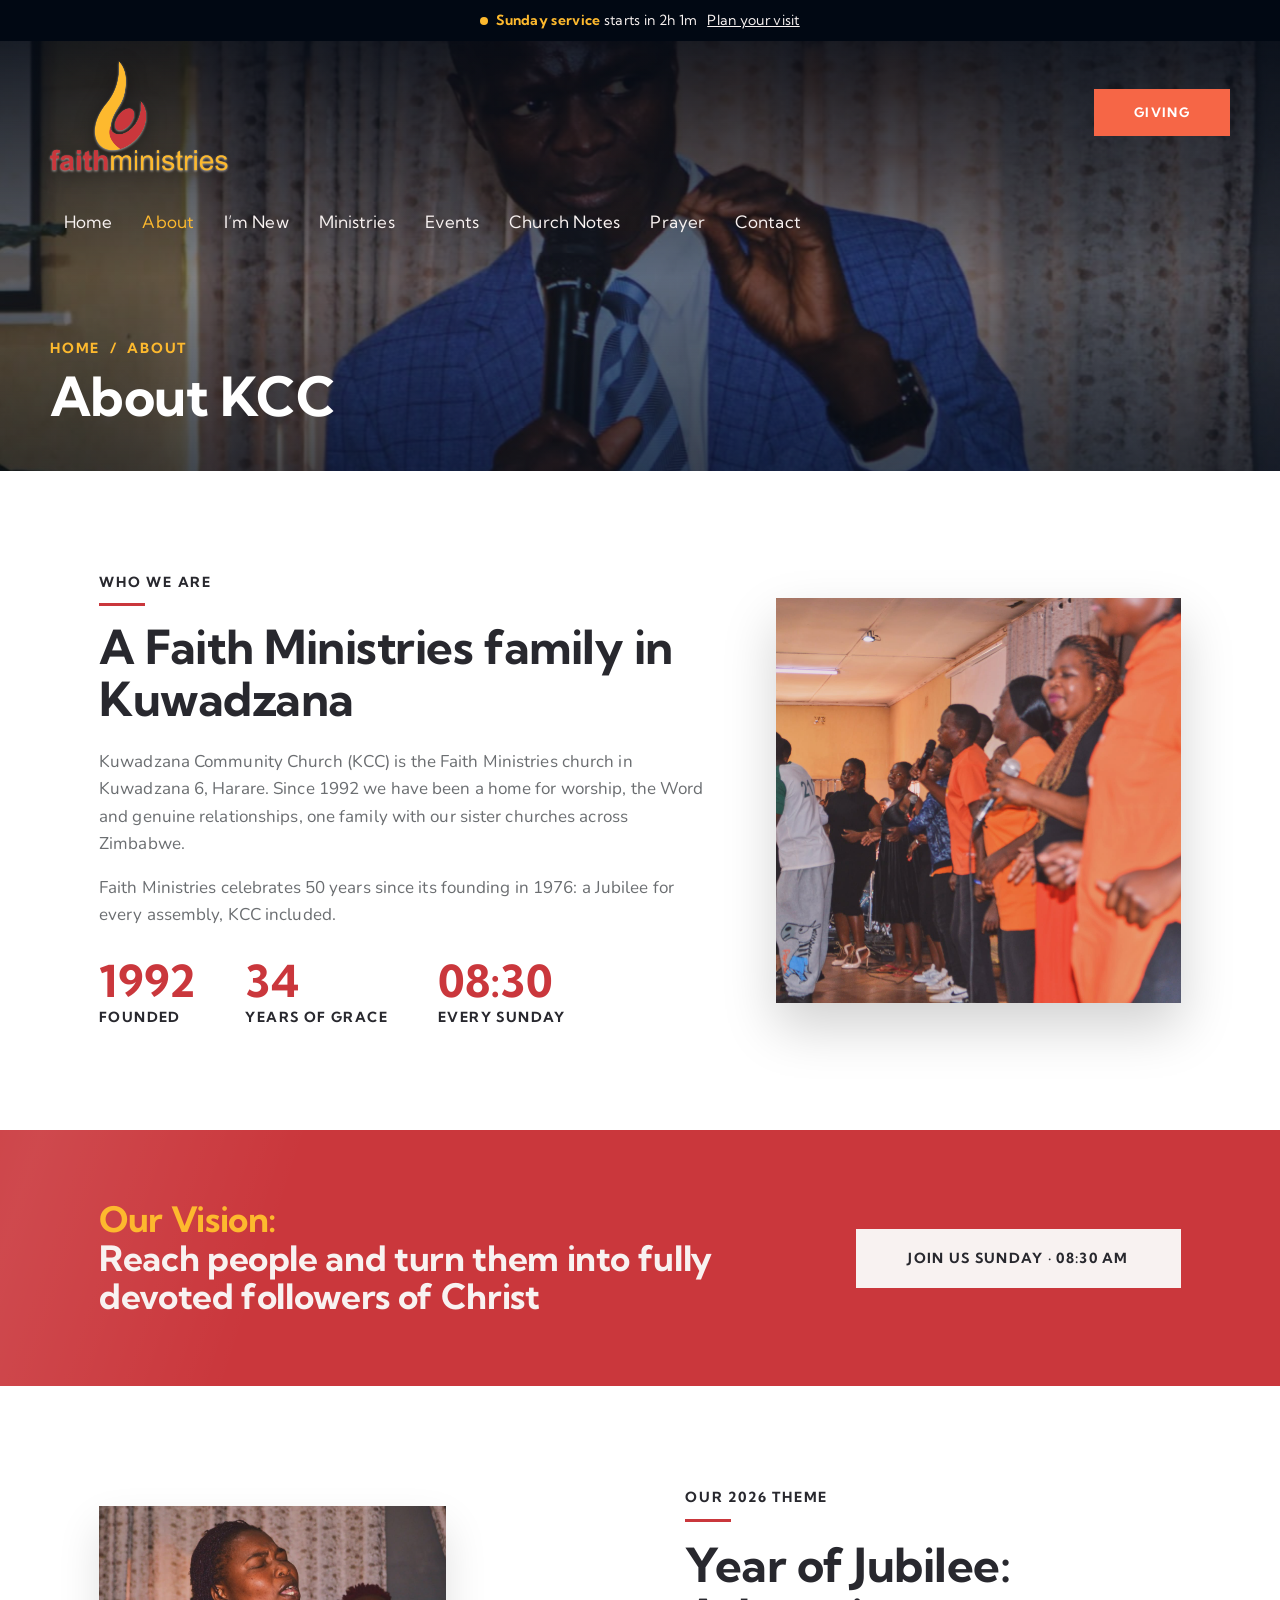
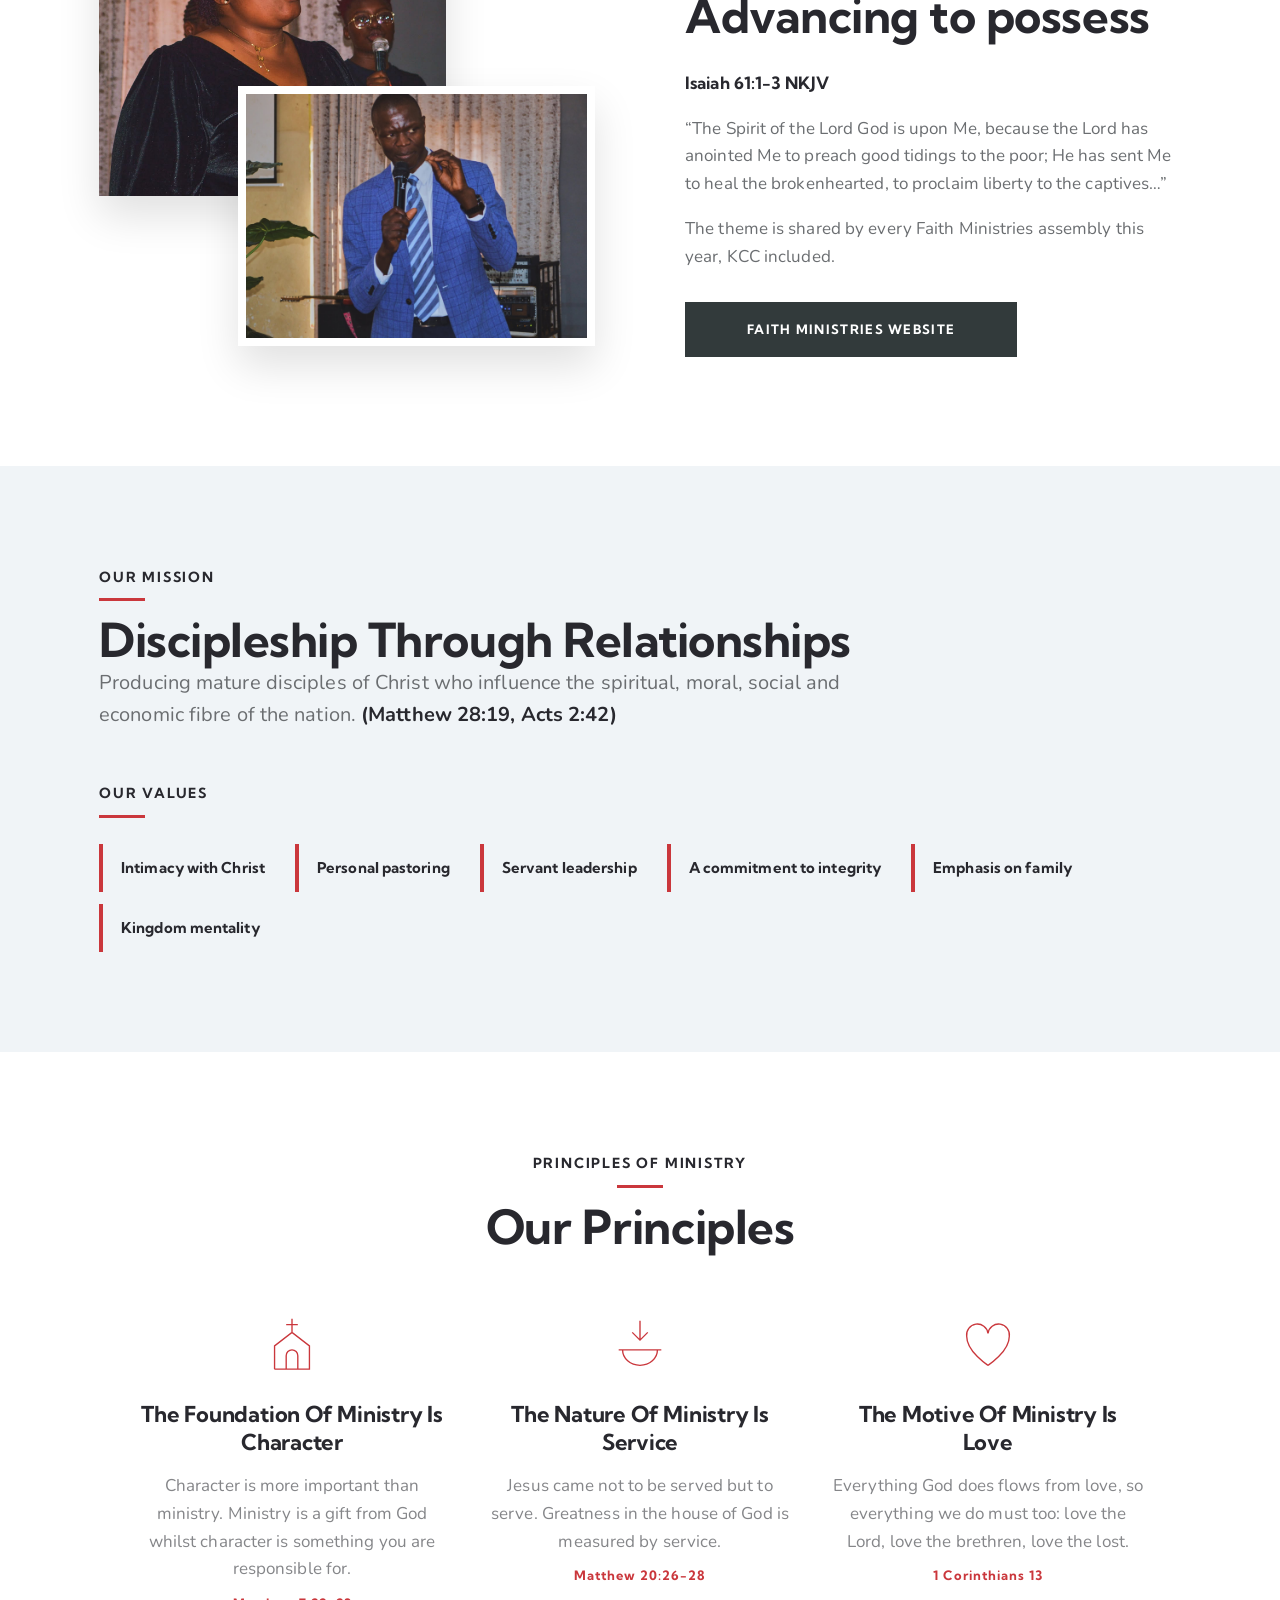
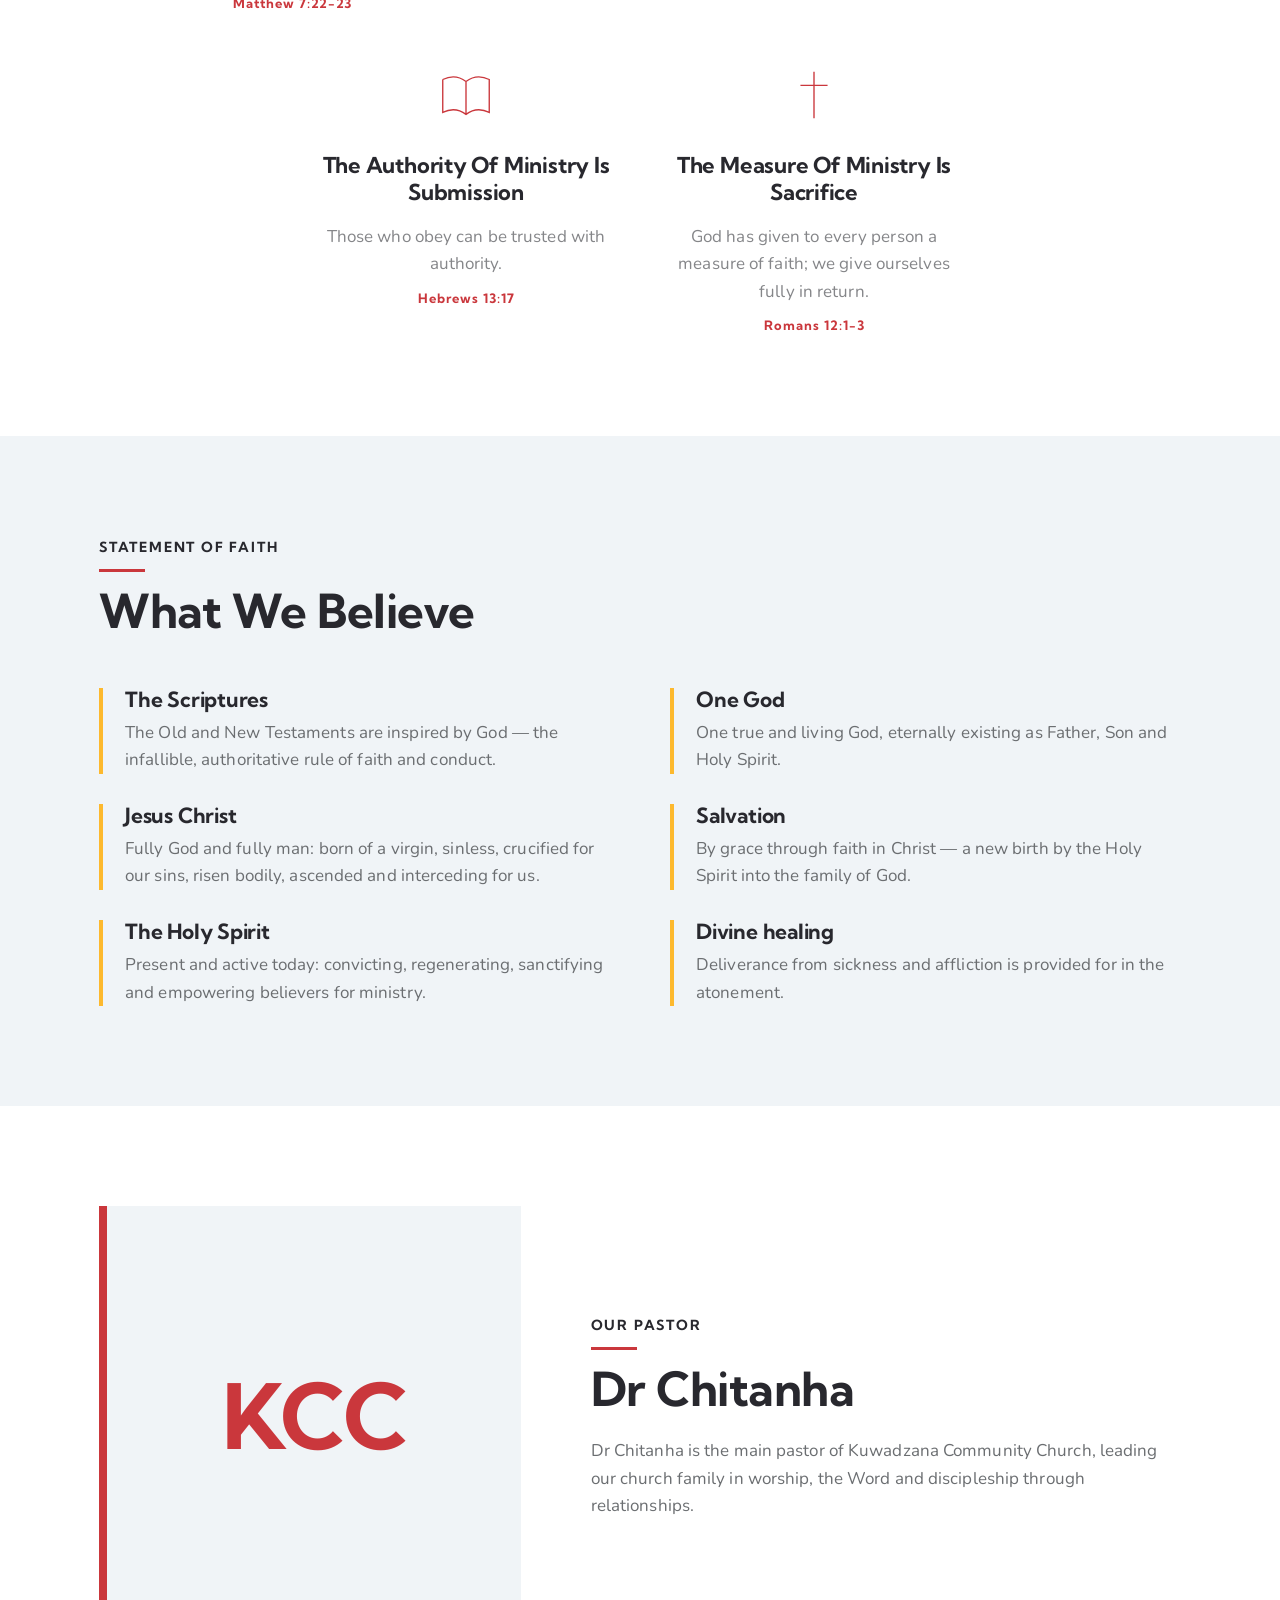
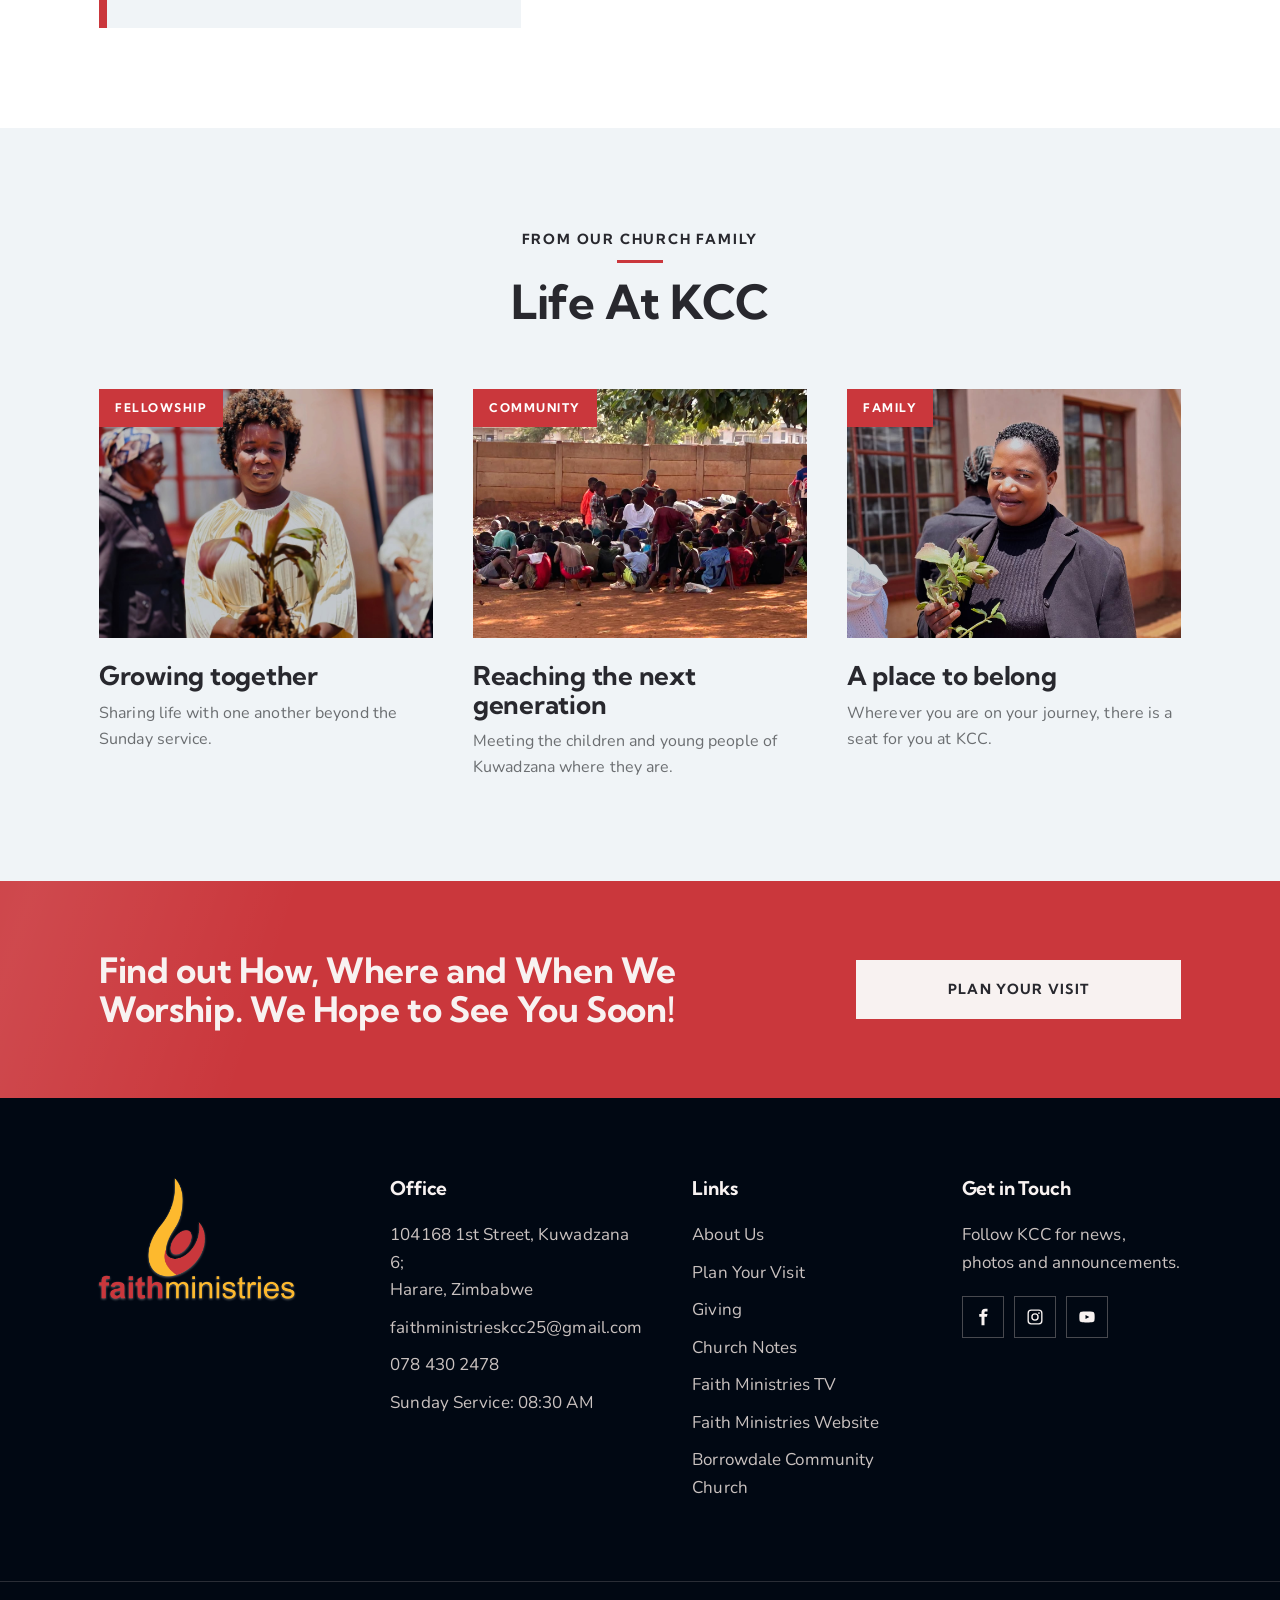
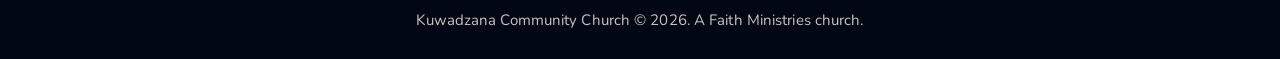
==== about/index.html @ b2589f26 "Make the site multi-page and merge in the earlier KCC site's content Adds About, I'm New, Ministries" ====
<!doctype html>
<html lang="en">
<head>
<meta charset="utf-8">
<meta name="viewport" content="width=device-width, initial-scale=1">
<title>About | Kuwadzana Community Church (KCC)</title>
<meta name="description" content="About Kuwadzana Community Church: our story, vision, mission, values, principles of ministry, what we believe and our pastor.">
<meta property="og:title" content="About | Kuwadzana Community Church (KCC)">
<meta property="og:description" content="About Kuwadzana Community Church: our story, vision, mission, values, principles of ministry, what we believe and our pastor.">
<meta property="og:type" content="website">
<meta property="og:url" content="https://ruerue123.github.io/kcc-website/about/">
<meta property="og:image" content="https://ruerue123.github.io/kcc-website/assets/photos/fellowship.jpg">
<link rel="icon" href="../assets/favicon.png">
<link rel="apple-touch-icon" href="../assets/icon-180.png">
<link rel="preconnect" href="https://fonts.googleapis.com">
<link href="https://fonts.googleapis.com/css2?family=Kumbh+Sans:wght@400;500;700&family=Nunito:wght@400;600;700&display=swap" rel="stylesheet">
<link rel="stylesheet" href="../assets/site.css">
</head>
<body id="top" data-wa="263784302478" data-email="faithministrieskcc25@gmail.com" data-sun-start="08:30" data-sun-end="11:00" data-sun-label="08:30 AM">
<a class="skip" href="#main">Skip to content</a>
<div class="progress" id="pg"></div>
<div class="livebar" id="live" hidden><i></i><span></span><a href="../visit/">Plan your visit</a></div>

<div class="mast">
<header>
 <div class="top">
  <a class="logo" href=".././"><img src="../assets/faith-ministries-logo.png" alt="Faith Ministries: Discipleship Through Relationships"></a>
  <a class="btn orange" href="../give/">Giving</a>
  <button class="burger" aria-label="Menu" aria-expanded="false" aria-controls="nl"><span></span><span></span><span></span></button>
 </div>
 <nav aria-label="Main"><ul id="nl">
  <li><a href=".././">Home</a></li>
  <li><a href="../about/" class="cur" aria-current="page">About</a></li>
  <li><a href="../visit/">I’m New</a></li>
  <li><a href="../ministries/">Ministries</a></li>
  <li><a href="../events/">Events</a></li>
  <li><a href="../notes/">Church Notes</a></li>
  <li><a href="../prayer/">Prayer</a></li>
  <li><a href="../contact/">Contact</a></li>
 </ul></nav>
</header>
<div class="phero" style="background-image:url(../assets/photos/speaker.jpg);background-position:center 30%"><div class="tag"><small><a href=".././">Home</a> &nbsp;/&nbsp; About</small><h1>About KCC</h1></div></div>
</div>

<main id="main">
<section class="sp"><div class="wrap feature" style="grid-template-columns:1.2fr .8fr">
 <div>
  <p class="eyebrow">Who We Are</p>
  <h2>A Faith Ministries family in Kuwadzana</h2>
  <p>Kuwadzana Community Church (KCC) is the Faith Ministries church in Kuwadzana 6, Harare. Since 1992 we have been a home for worship, the Word and genuine relationships, one family with our sister churches across Zimbabwe.</p>
  <p>Faith Ministries celebrates 50 years since its founding in 1976: a Jubilee for every assembly, KCC included.</p>
  <div class="stat"><div><b>1992</b><span>Founded</span></div><div><b>34</b><span>Years of grace</span></div><div><b>08:30</b><span>Every Sunday</span></div></div>
 </div>
 <img src="../assets/photos/fellowship.jpg" alt="The KCC choir in orange at a church gathering" loading="lazy" style="aspect-ratio:1;object-fit:cover">
</div></section>

<section class="band"><div class="wrap">
 <h3><span>Our Vision:</span>Reach people and turn them into fully devoted followers of Christ</h3>
 <div class="stack"><a class="btn pale" href="../visit/">Join Us Sunday · 08:30 AM</a></div>
</div></section>

<section class="sp" id="theme"><div class="wrap two">
 <div class="overlap">
  <img src="../assets/photos/singer.jpg" alt="Praise and worship at KCC" loading="lazy">
  <img src="../assets/photos/speaker.jpg" alt="Sharing the Word at KCC" loading="lazy">
 </div>
 <div>
  <p class="eyebrow">Our 2026 Theme</p>
  <h2>Year of Jubilee:<br>Advancing to possess</h2>
  <p class="ref">Isaiah 61:1-3 NKJV</p>
  <p>“The Spirit of the Lord God is upon Me, because the Lord has anointed Me to preach good tidings to the poor; He has sent Me to heal the brokenhearted, to proclaim liberty to the captives…”</p>
  <p>The theme is shared by every Faith Ministries assembly this year, KCC included.</p>
  <a class="btn" href="https://faithmin.org/" target="_blank" rel="noopener">Faith Ministries Website</a>
 </div>
</div></section>

<section class="lightbg sp"><div class="wrap">
 <p class="eyebrow">Our Mission</p>
 <h2>Discipleship Through Relationships</h2>
 <p class="lead">Producing mature disciples of Christ who influence the spiritual, moral, social and economic fibre of the nation. <b style="color:var(--dark)">(Matthew 28:19, Acts 2:42)</b></p>
 <p class="eyebrow" style="margin-top:50px">Our Values</p>
 <div class="vals"><span>Intimacy with Christ</span><span>Personal pastoring</span><span>Servant leadership</span><span>A commitment to integrity</span><span>Emphasis on family</span><span>Kingdom mentality</span></div>
</div></section>

<section class="sp" id="principles"><div class="wrap center">
  <p class="eyebrow">Principles Of Ministry</p>
 <h2>Our Principles</h2>
 <div class="cols4 cols5">
  <div><svg viewBox="0 0 64 64"><path d="M32 6v14M26 12h12M14 58V34l18-14 18 14v24zM26 58V44a6 6 0 0 1 12 0v14"/></svg><h4>The Foundation Of Ministry Is Character</h4><p>Character is more important than ministry. Ministry is a gift from God whilst character is something you are responsible for.</p><span class="ref">Matthew 7:22-23</span></div>
  <div><svg viewBox="0 0 64 64"><path d="M10 38h44M14 38c0 9 8 16 18 16s18-7 18-16M32 8v20M24 20l8 8 8-8"/></svg><h4>The Nature Of Ministry Is Service</h4><p>Jesus came not to be served but to serve. Greatness in the house of God is measured by service.</p><span class="ref">Matthew 20:26-28</span></div>
  <div><svg viewBox="0 0 64 64"><path d="M32 54S10 40 10 24a11 11 0 0 1 22-3 11 11 0 0 1 22 3c0 16-22 30-22 30z"/></svg><h4>The Motive Of Ministry Is Love</h4><p>Everything God does flows from love, so everything we do must too: love the Lord, love the brethren, love the lost.</p><span class="ref">1 Corinthians 13</span></div>
  <div><svg viewBox="0 0 64 64"><path d="M8 16c8-4 16-4 24 2 8-6 16-6 24-2v34c-8-4-16-4-24 2-8-6-16-6-24-2zM32 18v34"/></svg><h4>The Authority Of Ministry Is Submission</h4><p>Those who obey can be trusted with authority.</p><span class="ref">Hebrews 13:17</span></div>
  <div><svg viewBox="0 0 64 64"><path d="M32 8v48M18 22h28"/></svg><h4>The Measure Of Ministry Is Sacrifice</h4><p>God has given to every person a measure of faith; we give ourselves fully in return.</p><span class="ref">Romans 12:1-3</span></div>
 </div>
</div></section>

<section class="lightbg sp" id="beliefs"><div class="wrap">
 <p class="eyebrow">Statement Of Faith</p>
 <h2>What We Believe</h2>
 <div class="grid2">
  <div class="belief"><h5>The Scriptures</h5><p>The Old and New Testaments are inspired by God — the infallible, authoritative rule of faith and conduct.</p></div>
  <div class="belief"><h5>One God</h5><p>One true and living God, eternally existing as Father, Son and Holy Spirit.</p></div>
  <div class="belief"><h5>Jesus Christ</h5><p>Fully God and fully man: born of a virgin, sinless, crucified for our sins, risen bodily, ascended and interceding for us.</p></div>
  <div class="belief"><h5>Salvation</h5><p>By grace through faith in Christ — a new birth by the Holy Spirit into the family of God.</p></div>
  <div class="belief"><h5>The Holy Spirit</h5><p>Present and active today: convicting, regenerating, sanctifying and empowering believers for ministry.</p></div>
  <div class="belief"><h5>Divine healing</h5><p>Deliverance from sickness and affliction is provided for in the atonement.</p></div>
 </div>
</div></section>

<section class="sp " id="pastor"><div class="wrap pastor">
 <div class="frame"><b>KCC</b></div>
 <div>
  <p class="eyebrow">Our Pastor</p>
  <h2>Dr Chitanha</h2>
  <p>Dr Chitanha is the main pastor of Kuwadzana Community Church, leading our church family in worship, the Word and discipleship through relationships.</p>
 </div>
</div></section>

<section class="lightbg sp" id="life"><div class="wrap center">
 <p class="eyebrow">From Our Church Family</p>
 <h2>Life At KCC</h2>
 <div class="cards">
  <article class="post"><div class="ph"><img src="../assets/photos/ladies3.jpg" alt="A KCC member holding a plant at a church gathering" loading="lazy"><em>Fellowship</em></div><h5>Growing together</h5><p>Sharing life with one another beyond the Sunday service.</p></article>
  <article class="post"><div class="ph"><img src="../assets/photos/children.jpg" alt="Children and youth gathered under a tree" loading="lazy" style="object-position:center 20%"><em>Community</em></div><h5>Reaching the next generation</h5><p>Meeting the children and young people of Kuwadzana where they are.</p></article>
  <article class="post"><div class="ph"><img src="../assets/photos/ladies.jpg" alt="A KCC member smiling at a church gathering" loading="lazy" style="object-position:center 20%"><em>Family</em></div><h5>A place to belong</h5><p>Wherever you are on your journey, there is a seat for you at KCC.</p></article>
 </div>
</div></section>

<section class="band"><div class="wrap">
 <h3>Find out How, Where and When We Worship. We Hope to See You Soon!</h3>
 <div class="stack"><a class="btn pale" href="../visit/">Plan Your Visit</a></div>
</div></section>
</main>

<footer>
 <div class="wrap fg">
  <div><span class="flogo"><img src="../assets/faith-ministries-logo.png" alt="Faith Ministries" loading="lazy"></span></div>
  <div><h6>Office</h6><ul><li>104168 1st Street, Kuwadzana 6;<br>Harare, Zimbabwe</li><li><a href="mailto:faithministrieskcc25@gmail.com">faithministrieskcc25@gmail.com</a></li><li><a href="tel:+263784302478">078 430 2478</a></li><li>Sunday Service: 08:30 AM</li></ul></div>
  <div><h6>Links</h6><ul><li><a href="../about/">About Us</a></li><li><a href="../visit/">Plan Your Visit</a></li><li><a href="../give/">Giving</a></li><li><a href="../notes/">Church Notes</a></li><li><a href="https://www.youtube.com/@fmtv2053" target="_blank" rel="noopener">Faith Ministries TV</a></li><li><a href="https://faithmin.org/" target="_blank" rel="noopener">Faith Ministries Website</a></li><li><a href="https://bccfm.org/" target="_blank" rel="noopener">Borrowdale Community Church</a></li></ul></div>
  <div><h6>Get in Touch</h6><p>Follow KCC for news, photos and announcements.</p>
   <div class="social">
    <a href="https://www.facebook.com/profile.php?id=61572451777077" target="_blank" rel="noopener" aria-label="Facebook"><svg viewBox="0 0 24 24"><path d="M14 8V6c0-1 .3-1.500 1.600-1.500H18V1h-3c-3.300 0-5 2-5 5v2H7v3.500h3V23h4V11.500h3.200L18 8z"/></svg></a>
    <a href="https://www.instagram.com/kcc_faithministries" target="_blank" rel="noopener" aria-label="Instagram"><svg viewBox="0 0 24 24"><path d="M12 7a5 5 0 1 0 0 10 5 5 0 0 0 0-10zm0 8.200a3.200 3.200 0 1 1 0-6.400 3.200 3.200 0 0 1 0 6.400zM17.300 5.500a1.200 1.200 0 1 0 0 2.400 1.200 1.200 0 0 0 0-2.400zM17 2H7a5 5 0 0 0-5 5v10a5 5 0 0 0 5 5h10a5 5 0 0 0 5-5V7a5 5 0 0 0-5-5zm3.200 15a3.200 3.200 0 0 1-3.200 3.200H7A3.200 3.200 0 0 1 3.800 17V7A3.200 3.200 0 0 1 7 3.800h10A3.200 3.200 0 0 1 20.200 7z"/></svg></a>
    <a href="https://www.youtube.com/@fmtv2053" target="_blank" rel="noopener" aria-label="YouTube"><svg viewBox="0 0 24 24"><path d="M22 8s-.2-1.500-.8-2.100c-.800-.800-1.700-.800-2.100-.900C16.200 4.800 12 4.800 12 4.800s-4.200 0-7.100.2c-.4.100-1.300.100-2.100.9C2.200 6.500 2 8 2 8s-.2 1.700-.2 3.400v1.200C1.800 14.300 2 16 2 16s.2 1.500.8 2.100c.800.800 1.800.800 2.300.9 1.600.2 6.900.2 6.900.2s4.200 0 7.100-.2c.4-.100 1.300-.100 2.100-.900.600-.600.800-2.100.800-2.100s.2-1.700.2-3.400v-1.200C22.200 9.700 22 8 22 8zM10 14.700V9.300l5.200 2.700z"/></svg></a>
   </div>
  </div>
 </div>
 <div class="copy">Kuwadzana Community Church © 2026. A Faith Ministries church.</div>
</footer>
<a class="totop" id="tt" href="#top" aria-label="Back to top">↑</a>
<script src="../assets/site.js"></script>
</body>
</html>
---- assets/site.css ----
:root{--red:#ca373c;--orange:#f66646;--gold:#fdb92e;--dark:#28282e;--slate:#323a3b;--light:#f0f4f7;--text:#6b6e71;--soft:#f8f2f1;--foot:#010813;--footText:#cac2c0}
*{box-sizing:border-box;margin:0;padding:0}
html{scroll-behavior:smooth}
body{font-family:Nunito,sans-serif;font-size:17px;line-height:1.62;letter-spacing:.1px;color:var(--text);background:#fff}
img{max-width:100%;display:block}
a{color:inherit;text-decoration:none}
h1,h2,h3,h4,h5,h6{font-family:"Kumbh Sans",sans-serif;font-weight:700;color:var(--dark);line-height:1.1;letter-spacing:-.01em}
h2{font-size:clamp(2rem,4.2vw,47px)}
.wrap{max-width:1130px;margin:0 auto;padding:0 24px}
.sp{padding:100px 0}
.eyebrow{font-family:"Kumbh Sans",sans-serif;font-size:14px;font-weight:700;letter-spacing:1.8px;text-transform:uppercase;color:var(--dark);margin-bottom:14px}
.center{text-align:center}
.btn{display:inline-block;font-family:"Kumbh Sans",sans-serif;font-size:13px;font-weight:700;letter-spacing:1.3px;text-transform:uppercase;line-height:21px;padding:17px 62px;background:var(--slate);color:#fff;border:0;cursor:pointer;transition:background .25s,color .25s}
.btn:hover{background:var(--red)}
.btn.orange{background:var(--orange);padding:13px 40px}
.btn.orange:hover{background:var(--dark)}
.btn.pale{background:var(--soft);color:var(--dark);font-size:14px;padding:19px 30px;text-align:center}
.btn.pale:hover{background:var(--dark);color:#fff}

/* ---------- header (sits over the hero, like BCC) ---------- */
header{position:absolute;top:0;left:0;right:0;z-index:20;padding:20px 50px}
.top{display:flex;align-items:flex-start;justify-content:space-between}
.logo img{height:118px;width:auto;filter:drop-shadow(0 1px 1px rgba(255,255,255,.55)) drop-shadow(0 2px 10px rgba(0,0,0,.45));transition:height .3s,transform .3s}
.logo:hover img{transform:scale(1.04)}
.top .btn{margin-top:28px}
nav ul{list-style:none;display:flex;flex-wrap:wrap;gap:2px;margin-top:16px}
nav a{display:block;font-family:"Kumbh Sans",sans-serif;font-size:17px;color:var(--soft);padding:13px 14px;transition:color .2s}
nav a:hover{color:var(--gold)}
.burger{display:none;background:none;border:0;cursor:pointer;width:44px;height:44px;margin-top:28px}
.burger span{display:block;height:2px;background:#fff;margin:7px 6px}

/* ---------- hero slideshow ---------- */
.hero{position:relative;height:623px;background:var(--dark);overflow:hidden}
.slide{position:absolute;inset:0;background-size:cover;background-position:center 30%;opacity:0;transition:opacity 1.4s ease}
.slide.on{opacity:1}
.hero::after{content:"";position:absolute;inset:0;background:linear-gradient(180deg,rgba(1,8,19,.8) 0%,rgba(1,8,19,.3) 45%,rgba(1,8,19,.55) 100%)}
.hero .tag{position:absolute;left:50px;bottom:44px;z-index:2;color:#fff}
.hero .tag small{display:block;font-family:"Kumbh Sans",sans-serif;font-size:14px;font-weight:700;letter-spacing:1.8px;text-transform:uppercase;color:var(--gold);margin-bottom:8px}
.hero .tag h1{color:#fff;font-size:clamp(2rem,5vw,58px)}
.dots{position:absolute;right:50px;bottom:50px;z-index:2;display:flex;gap:10px}
.dots button{width:12px;height:12px;border:2px solid #fff;background:transparent;cursor:pointer;padding:0}
.dots button.on{background:var(--gold);border-color:var(--gold)}

/* ---------- red vision band ---------- */
.band{background:var(--red);padding:70px 0}
.band .wrap{display:flex;align-items:center;justify-content:space-between;gap:40px}
.band h3{font-size:clamp(1.5rem,3vw,35px);color:var(--soft);max-width:680px}
.band h3 span{color:var(--gold);display:block}
.band .stack{display:grid;gap:10px;min-width:325px}

/* ---------- theme / about ---------- */
.two{display:grid;grid-template-columns:1fr 1fr;gap:90px;align-items:center}
.overlap{position:relative;height:440px}
.overlap img{position:absolute;object-fit:cover;box-shadow:0 20px 40px rgba(0,0,0,.12)}
.overlap img:first-child{left:0;top:0;width:70%;height:290px}
.overlap img:last-child{right:0;bottom:0;width:72%;height:260px;border:8px solid #fff}
.two h2{margin-bottom:26px}
.two p{margin-bottom:18px}
.two .ref{font-family:"Kumbh Sans",sans-serif;font-weight:700;color:var(--dark)}
.two .btn{margin-top:14px}

/* ---------- mission + principles ---------- */
.lightbg{background:var(--light)}
.mission{padding-bottom:70px}
.mission h2{max-width:780px;margin:0 auto}
.mission h2 small{display:block;font-size:.45em;font-weight:500;color:var(--text);margin-top:14px;letter-spacing:0}
.cols4{display:grid;grid-template-columns:repeat(4,1fr);gap:38px;margin-top:60px}
.cols4 svg{width:62px;height:62px;stroke:var(--red);fill:none;stroke-width:1.4;margin:0 auto 26px;display:block}
.cols4 h4{font-size:22px;line-height:1.25;margin-bottom:16px}
.cols4 p{color:#858689}

/* ---------- full-width mosaic ---------- */
.mosaic{display:grid;grid-template-columns:2fr 1fr 1fr;grid-template-rows:360px 360px}
.tile{position:relative;overflow:hidden;background:#111}
.tile.big{grid-row:span 2}
.tile i{position:absolute;inset:0;background-size:cover;background-position:center;transition:transform .7s ease}
.tile:hover i{transform:scale(1.07)}
.tile::after{content:"";position:absolute;inset:0;background:linear-gradient(180deg,rgba(0,0,0,0) 40%,rgba(0,0,0,.78) 100%)}
.tile div{position:absolute;left:34px;right:20px;bottom:30px;z-index:2}
.tile h5{color:#fff;font-size:22px;margin-bottom:6px}
.tile.big h5{font-size:30px}
.tile span{font-family:"Kumbh Sans",sans-serif;font-size:12px;font-weight:700;letter-spacing:1.6px;text-transform:uppercase;color:var(--gold)}

/* ---------- pastor ---------- */
.pastor{display:grid;grid-template-columns:1fr 1.4fr;gap:70px;align-items:center}
.pastor .frame{aspect-ratio:1;background:var(--light);display:grid;place-items:center;border-left:8px solid var(--red)}
.pastor .frame b{font-family:"Kumbh Sans",sans-serif;font-size:90px;color:var(--red);letter-spacing:-3px}
.pastor h2{margin-bottom:22px}

/* ---------- events ---------- */
.events{display:grid;grid-template-columns:1fr 1.3fr;gap:80px;align-items:start}
.events h2{margin-bottom:22px}
.ev{display:flex;gap:26px;align-items:center;padding:26px 0;border-bottom:1px solid #dfe4e8}
.ev:first-child{border-top:1px solid #dfe4e8}
.ev .d{flex:none;width:84px;height:84px;background:var(--red);color:#fff;display:grid;place-content:center;text-align:center;font-family:"Kumbh Sans",sans-serif}
.ev .d b{font-size:26px;line-height:1}
.ev .d small{font-size:11px;font-weight:700;letter-spacing:1.5px;text-transform:uppercase;margin-top:5px}
.ev h5{font-size:22px;margin-bottom:4px}
.ev p{font-size:16px}

/* ---------- life at KCC cards (BCC blog layout) ---------- */
.cards{display:grid;grid-template-columns:repeat(3,1fr);gap:40px;margin-top:60px;text-align:left}
.post .ph{position:relative;aspect-ratio:350/261;overflow:hidden}
.post .ph img{width:100%;height:100%;object-fit:cover;transition:transform .7s}
.post:hover .ph img{transform:scale(1.06)}
.post .ph em{position:absolute;left:0;top:0;background:var(--red);color:#fff;font-style:normal;font-family:"Kumbh Sans",sans-serif;font-weight:700;font-size:12px;letter-spacing:1.5px;text-transform:uppercase;padding:9px 16px}
.post h5{font-size:26px;margin:24px 0 10px}
.post p{font-size:16px}

/* ---------- giving ---------- */
.give{background:var(--dark);color:#c9c9cc}
.give .wrap{display:grid;grid-template-columns:1.3fr 1fr;gap:70px;align-items:center}
.give h2{color:#fff;margin-bottom:20px}
.give .eyebrow{color:var(--gold)}
.give .box{border:1px solid rgba(255,255,255,.18);padding:38px}
.give .box h5{color:#fff;font-size:20px;margin-bottom:14px}
.give .box li{list-style:none;padding:10px 0;border-bottom:1px solid rgba(255,255,255,.12);font-size:16px}
.give .box li:last-child{border:0}
.give .box b{color:var(--gold);font-weight:700}

/* ---------- contact ---------- */
.contact{display:grid;grid-template-columns:1fr 1.2fr;gap:80px}
.contact h2{margin-bottom:24px}
.contact dl{margin-top:30px}
.contact dt{font-family:"Kumbh Sans",sans-serif;font-weight:700;font-size:13px;letter-spacing:1.5px;text-transform:uppercase;color:var(--dark);margin-top:22px}
.contact dd a:hover{color:var(--red)}
form{display:grid;gap:16px}
input,select,textarea{font:inherit;color:var(--dark);width:100%;padding:16px 18px;border:1px solid #dfe4e8;background:var(--light);border-radius:0}
input:focus,select:focus,textarea:focus{outline:2px solid var(--red);outline-offset:-2px;background:#fff}
.ok{display:none;background:#eef7ee;color:#256029;padding:14px 18px;font-size:15px}
form .btn{justify-self:start}

/* ---------- footer ---------- */
footer{background:var(--foot);color:var(--footText);padding-top:80px}
.fg{display:grid;grid-template-columns:1.1fr 1fr 1fr 1fr;gap:50px;padding-bottom:70px}
.fg .flogo{display:inline-block}
.fg .flogo img{height:130px;filter:drop-shadow(0 1px 1px rgba(255,255,255,.35))}
footer h6{color:var(--soft);font-size:19px;margin-bottom:22px}
footer li{list-style:none;margin-bottom:10px}
footer a:hover{color:var(--gold)}
.social{display:flex;gap:10px;margin-top:20px}
.social a{width:42px;height:42px;display:grid;place-items:center;border:1px solid rgba(202,194,192,.35)}
.social a:hover{background:var(--red);border-color:var(--red)}
.social svg{width:18px;height:18px;fill:var(--soft)}
.copy{border-top:1px solid rgba(202,194,192,.2);padding:26px 0;text-align:center;font-size:15px}
.totop{position:fixed;right:24px;bottom:24px;width:46px;height:46px;background:var(--red);color:#fff;display:none;place-items:center;font-size:20px;z-index:30}
.totop.show{display:grid}

/* ---------- motion ---------- */
header.stuck{position:fixed;background:#fff;padding:8px 50px;box-shadow:0 6px 24px rgba(0,0,0,.12);display:flex;align-items:center;justify-content:space-between;animation:drop .45s ease}
header.stuck .top{display:contents}
header.stuck .logo{order:1}header.stuck .burger{order:4}
header.stuck .logo img{height:58px;filter:none}
header.stuck .top .btn{margin:0;order:3}
header.stuck nav{order:2}
header.stuck nav ul{margin:0}
header.stuck nav a{color:var(--dark);font-size:15px;padding:10px 11px}
header.stuck nav a:hover{color:var(--red)}
header.stuck .burger{margin:0}header.stuck .burger span{background:var(--dark)}
@keyframes drop{from{transform:translateY(-100%)}to{transform:none}}
nav a{position:relative}
nav a::after{content:"";position:absolute;left:14px;right:14px;bottom:8px;height:2px;background:var(--gold);transform:scaleX(0);transform-origin:left;transition:transform .3s}
nav a:hover::after{transform:scaleX(1)}
.slide{transform:scale(1.02)}
.slide.on{animation:kb 7.5s ease-out forwards}
@keyframes kb{from{transform:scale(1.02)}to{transform:scale(1.14)}}
.hero .tag small,.hero .tag h1{opacity:0;animation:up .9s ease forwards}
.hero .tag small{animation-delay:.3s}.hero .tag h1{animation-delay:.55s}
header .logo,header .top .btn,header nav li{opacity:0;animation:down .7s ease forwards}
header .top .btn{animation-delay:.15s}
header nav li:nth-child(1){animation-delay:.2s}header nav li:nth-child(2){animation-delay:.26s}header nav li:nth-child(3){animation-delay:.32s}header nav li:nth-child(4){animation-delay:.38s}header nav li:nth-child(5){animation-delay:.44s}header nav li:nth-child(6){animation-delay:.5s}header nav li:nth-child(7){animation-delay:.56s}header nav li:nth-child(8){animation-delay:.62s}
header.stuck .logo,header.stuck .top .btn,header.stuck nav li{animation:none;opacity:1}
@keyframes up{from{opacity:0;transform:translateY(34px)}to{opacity:1;transform:none}}
@keyframes down{from{opacity:0;transform:translateY(-18px)}to{opacity:1;transform:none}}
.js .rv{opacity:0;transform:translateY(46px);transition:opacity .9s cubic-bezier(.2,.7,.2,1),transform .9s cubic-bezier(.2,.7,.2,1);transition-delay:var(--d,0s)}
.js .rv.l{transform:translateX(-60px)}.js .rv.r{transform:translateX(60px)}.js .rv.z{transform:scale(.9)}
.js .rv.in{opacity:1;transform:none}
.eyebrow::after{content:"";display:block;width:0;height:3px;background:var(--red);margin-top:10px;transition:width .9s .3s ease}
.center .eyebrow::after{margin-left:auto;margin-right:auto}
.give .eyebrow::after{background:var(--gold)}
.eyebrow.in::after,html:not(.js) .eyebrow::after{width:46px}
.btn{position:relative;overflow:hidden;z-index:0}
.btn::before{content:"";position:absolute;inset:0;background:var(--red);transform:translateX(-101%);transition:transform .35s ease;z-index:-1}
.btn:hover::before{transform:none}
.btn.orange::before,.btn.pale::before{background:var(--dark)}
.btn:hover{background:var(--slate)}.btn.orange:hover{background:var(--orange)}.btn.pale:hover{background:var(--soft);color:#fff}
.btn.orange{animation:pulse 2.6s ease-in-out infinite}
@keyframes pulse{0%,100%{box-shadow:0 0 0 0 rgba(246,102,70,.55)}50%{box-shadow:0 0 0 12px rgba(246,102,70,0)}}
.cols4>div{transition:transform .35s}
.cols4>div:hover{transform:translateY(-8px)}
.cols4 svg{transition:transform .5s,stroke .3s}
.cols4>div:hover svg{transform:scale(1.15) rotate(-4deg);stroke:var(--orange)}
.cols4 svg path{stroke-dasharray:400;stroke-dashoffset:400;transition:stroke-dashoffset 2.2s ease .3s}
.cols4 .in svg path,html:not(.js) .cols4 svg path{stroke-dashoffset:0}
.tile div{transition:transform .4s}
.tile:hover div{transform:translateY(-8px)}
.tile h5::after{content:"";display:block;width:0;height:3px;background:var(--gold);margin-top:8px;transition:width .4s}
.tile:hover h5::after{width:54px}
.overlap img{transition:transform .6s ease}
.overlap:hover img:first-child{transform:translate(-8px,-8px)}
.overlap:hover img:last-child{transform:translate(8px,8px)}
.ev{transition:padding .3s,background .3s}
.ev:hover{padding-left:14px;background:rgba(255,255,255,.6)}
.ev .d{transition:transform .3s}.ev:hover .d{transform:rotate(-4deg) scale(1.05)}
.post h5{transition:color .25s}.post:hover h5{color:var(--red)}
.band{position:relative;overflow:hidden}
.band::before{content:"";position:absolute;top:-60%;left:-20%;width:40%;height:220%;background:linear-gradient(90deg,transparent,rgba(255,255,255,.09),transparent);transform:rotate(18deg);animation:sheen 7s ease-in-out infinite}
@keyframes sheen{0%,55%{left:-45%}100%{left:120%}}
.band .wrap{position:relative}
.social a{transition:transform .25s,background .25s,border-color .25s}.social a:hover{transform:translateY(-4px)}
.totop{transition:transform .25s}.totop:hover{transform:translateY(-4px)}
.progress{position:fixed;top:0;left:0;height:3px;width:0;background:var(--gold);z-index:40}
@media(prefers-reduced-motion:reduce){*,*::before,*::after{animation:none!important;transition:none!important}.js .rv{opacity:1;transform:none}header .logo,header .top .btn,header nav li,.hero .tag small,.hero .tag h1{opacity:1}.cols4 svg path{stroke-dashoffset:0}.eyebrow::after{width:46px}}

/* ---------- responsive ---------- */
@media(max-width:1000px){
 header,header.stuck{padding:10px 20px}
 header.stuck{display:block}
 header.stuck .top{display:flex;align-items:center;justify-content:space-between}
 header.stuck nav ul{background:#fff;box-shadow:0 10px 20px rgba(0,0,0,.1)}
 .logo img{height:84px}
 .top .btn{display:none}
 .burger{display:block;margin-top:14px}
 nav ul{display:none;flex-direction:column;background:var(--foot);margin-top:10px;padding:10px 6px}
 nav ul.open{display:flex}
 .hero{height:520px}.hero .tag{left:20px;right:20px}.dots{right:20px;bottom:20px}
 .band .wrap,.two,.pastor,.events,.give .wrap,.contact{grid-template-columns:1fr;display:grid;gap:40px}
 .band .stack{min-width:0}
 .cols4{grid-template-columns:1fr 1fr}
 .mosaic{grid-template-columns:1fr 1fr;grid-template-rows:380px 260px 260px}
 .tile.big{grid-row:auto;grid-column:span 2}
 .cards{grid-template-columns:1fr}
 .fg{grid-template-columns:1fr 1fr}
 .sp{padding:70px 0}
 .pastor .frame{max-width:260px}
}
@media(max-width:560px){
 .cols4,.fg{grid-template-columns:1fr}
 .mosaic{grid-template-columns:1fr;grid-template-rows:none;grid-auto-rows:280px}
 .tile.big{grid-column:auto}
 .overlap{height:340px}.overlap img:first-child{height:220px}.overlap img:last-child{height:200px}
 .btn{padding:16px 36px}
}

/* ================= multi-page additions ================= */
.skip{position:absolute;left:-999px;top:0;background:#fff;color:var(--dark);padding:12px 18px;z-index:99}
.skip:focus{left:10px;top:10px}
a:focus-visible,button:focus-visible,summary:focus-visible{outline:3px solid var(--gold);outline-offset:2px}
.mast{position:relative}
nav a.cur{color:var(--gold)}
header.stuck nav a.cur{color:var(--red)}
header nav li:nth-child(n+9){animation-delay:.68s}

/* live bar (countdown to Sunday) */
.livebar{background:var(--foot);color:var(--soft);text-align:center;font-family:"Kumbh Sans",sans-serif;font-size:14px;padding:9px 16px;letter-spacing:.3px}
.livebar[hidden]{display:none}
.livebar b{color:var(--gold)}
.livebar a{text-decoration:underline;margin-left:10px}
.livebar.is-live{background:var(--red)}
.livebar.is-live b{color:#fff}
.livebar i{display:inline-block;width:8px;height:8px;border-radius:50%;background:var(--gold);margin-right:8px;animation:blink 1.4s infinite}
@keyframes blink{50%{opacity:.25}}

/* next-service pill in the home hero */
.pill{display:inline-block;margin-top:16px;background:rgba(1,8,19,.55);border:1px solid rgba(255,255,255,.35);color:#fff;font-family:"Kumbh Sans",sans-serif;font-size:14px;padding:9px 16px;opacity:0;animation:up .9s .8s ease forwards}
.pill b{color:var(--gold)}

/* inner page hero */
.phero{position:relative;height:430px;background:var(--dark) center/cover no-repeat;overflow:hidden}
.phero::before{content:"";position:absolute;inset:0;background:inherit;animation:kb 9s ease-out forwards}
.phero::after{content:"";position:absolute;inset:0;background:linear-gradient(180deg,rgba(1,8,19,.86) 0%,rgba(1,8,19,.45) 55%,rgba(1,8,19,.7) 100%)}
.phero .tag{position:absolute;left:50px;right:50px;bottom:44px;z-index:2;color:#fff}
.phero .tag small{display:block;font-family:"Kumbh Sans",sans-serif;font-size:14px;font-weight:700;letter-spacing:1.8px;text-transform:uppercase;color:var(--gold);margin-bottom:8px;opacity:0;animation:up .9s .3s ease forwards}
.phero .tag small a:hover{color:#fff}
.phero .tag h1{color:#fff;font-size:clamp(2rem,5vw,54px);opacity:0;animation:up .9s .5s ease forwards}

/* generic pieces */
.lead{font-size:20px;max-width:760px}
.center .lead{margin:18px auto 0}
.narrow{max-width:800px}
.grid3{display:grid;grid-template-columns:repeat(3,1fr);gap:40px;margin-top:56px;text-align:left}
.grid2{display:grid;grid-template-columns:1fr 1fr;gap:30px 60px;margin-top:50px;text-align:left}
.tcard{background:#fff;border-top:4px solid var(--red);padding:34px 30px;transition:transform .3s,box-shadow .3s}
.tcard:hover{transform:translateY(-6px);box-shadow:0 18px 36px rgba(0,0,0,.08)}
.tcard small,.post small{font-family:"Kumbh Sans",sans-serif;font-size:12px;font-weight:700;letter-spacing:1.6px;text-transform:uppercase;color:var(--red)}
.tcard h5{font-size:22px;margin:8px 0 10px}
.tcard p{font-size:16px}
.post small{display:block;margin-top:22px}
.post small+h5{margin-top:6px}
.post a.more{display:inline-block;margin-top:12px;font-family:"Kumbh Sans",sans-serif;font-weight:700;font-size:13px;letter-spacing:1.3px;text-transform:uppercase;color:var(--dark)}
.post a.more:hover{color:var(--red)}
.cols5{display:flex;flex-wrap:wrap;justify-content:center;gap:50px 38px;margin-top:60px}
.cols5>div{flex:0 1 310px}
.cols5 .ref,.belief .ref{display:block;margin-top:10px;font-family:"Kumbh Sans",sans-serif;font-weight:700;font-size:13px;letter-spacing:1px;color:var(--red)}
.vals{display:flex;flex-wrap:wrap;gap:12px;margin-top:26px}
.vals span{background:var(--light);border-left:4px solid var(--red);padding:12px 18px;font-family:"Kumbh Sans",sans-serif;font-weight:700;color:var(--dark);font-size:15px}
.belief h5{font-size:21px;margin-bottom:8px}
.belief{border-left:4px solid var(--gold);padding-left:22px}
.stat{display:flex;gap:50px;margin-top:30px}
.stat b{display:block;font-family:"Kumbh Sans",sans-serif;font-size:44px;color:var(--red);line-height:1}
.stat span{font-size:14px;font-family:"Kumbh Sans",sans-serif;font-weight:700;letter-spacing:1.4px;text-transform:uppercase;color:var(--dark)}

/* feature (Raising Champions, anniversary) */
.feature{display:grid;grid-template-columns:.8fr 1.2fr;gap:70px;align-items:center}
.feature img{width:100%;box-shadow:0 24px 50px rgba(0,0,0,.18)}
.feature h2{margin-bottom:22px}
.feature p{margin-bottom:16px}
.tags{display:flex;flex-wrap:wrap;gap:10px;margin:20px 0 8px}
.tags span{background:var(--gold);color:var(--dark);font-family:"Kumbh Sans",sans-serif;font-weight:700;font-size:13px;letter-spacing:1px;text-transform:uppercase;padding:8px 14px}

/* FAQ */
.faq{margin-top:40px;text-align:left}
.faq details{border-bottom:1px solid #dfe4e8}
.faq details:first-child{border-top:1px solid #dfe4e8}
.faq summary{cursor:pointer;list-style:none;display:flex;justify-content:space-between;align-items:center;gap:20px;padding:22px 4px;font-family:"Kumbh Sans",sans-serif;font-weight:700;font-size:20px;color:var(--dark)}
.faq summary::-webkit-details-marker{display:none}
.faq summary::after{content:"+";flex:none;width:34px;height:34px;display:grid;place-items:center;background:var(--red);color:#fff;font-size:22px;transition:transform .3s}
.faq details[open] summary::after{transform:rotate(45deg)}
.faq details p{padding:0 4px 24px;max-width:680px}

/* map */
.map{margin-top:34px;height:340px;background:var(--light);display:grid}
.map button{border:1px dashed #b9c2c9;background:transparent;cursor:pointer;font:inherit;color:var(--dark);font-family:"Kumbh Sans",sans-serif;font-weight:700;display:grid;place-content:center;gap:6px;text-align:center;padding:20px}
.map button small{font-weight:400;color:var(--text);font-family:Nunito,sans-serif}
.map button:hover{background:#e6ecf0}
.map iframe{width:100%;height:100%;border:0}

/* forms */
label.f{display:grid;gap:6px;font-family:"Kumbh Sans",sans-serif;font-weight:700;font-size:13px;letter-spacing:1.3px;text-transform:uppercase;color:var(--dark)}
label.f input,label.f textarea,label.f select{text-transform:none;letter-spacing:0;font-family:Nunito,sans-serif;font-weight:400}
.checks{display:flex;flex-wrap:wrap;gap:10px 22px}
.checks label{display:flex;align-items:center;gap:8px;font-size:16px;color:var(--dark);cursor:pointer}
input[type=checkbox],input[type=radio]{width:20px;height:20px;padding:0;accent-color:var(--red);flex:none}
.sendrow{display:flex;flex-wrap:wrap;gap:12px}
.sendrow .btn{padding:17px 34px}
.btn.line{background:transparent;color:var(--dark);box-shadow:inset 0 0 0 2px var(--slate)}
.btn.line:hover{color:#fff;background:transparent}
.hint{font-size:14px}
.give label.f,.give .checks label{color:#fff}

/* church notes */
.tools{display:flex;flex-wrap:wrap;gap:14px;align-items:center;justify-content:center;margin-top:36px}
.tools input{max-width:340px;background:#fff}
.chip{font-family:"Kumbh Sans",sans-serif;font-weight:700;font-size:13px;letter-spacing:1.2px;text-transform:uppercase;padding:11px 18px;background:#fff;border:1px solid #dfe4e8;color:var(--dark);cursor:pointer}
.chip[aria-pressed=true]{background:var(--red);border-color:var(--red);color:#fff}
.count{margin-top:18px;font-size:15px}
.post[hidden]{display:none}
.sample{background:var(--gold);color:var(--dark)!important}
.note .meta{font-family:"Kumbh Sans",sans-serif;font-weight:700;font-size:13px;letter-spacing:1.4px;text-transform:uppercase;color:var(--red);margin-bottom:26px}
.note blockquote{border-left:6px solid var(--red);padding:8px 0 8px 28px;margin:0 0 34px;font-family:"Kumbh Sans",sans-serif;font-size:26px;line-height:1.35;color:var(--dark)}
.note blockquote cite{display:block;font-style:normal;font-size:14px;font-weight:700;letter-spacing:1.4px;text-transform:uppercase;color:var(--text);margin-top:14px}
.note .big{background:var(--light);padding:30px 34px;margin-bottom:44px}
.note .big p{font-size:20px;color:var(--dark)}
.note h3{font-size:28px;margin:44px 0 14px;display:flex;gap:16px;align-items:baseline}
.note h3 i{font-style:normal;color:var(--red);font-size:20px}
.note ul{margin:16px 0 0 22px}
.note li{margin-bottom:8px}
.note li::marker{color:var(--red)}
.note .key{background:var(--red);color:var(--soft);padding:34px;margin:50px 0;font-family:"Kumbh Sans",sans-serif;font-size:24px;font-weight:700;line-height:1.3}
.note .key small{display:block;font-size:13px;letter-spacing:1.6px;text-transform:uppercase;color:var(--gold);margin-bottom:10px}
.note h4{font-size:22px;margin:36px 0 12px}
.note .pray{font-style:italic;border-left:4px solid var(--gold);padding-left:22px}
.note .acts{display:flex;flex-wrap:wrap;gap:12px;margin-top:50px;padding-top:34px;border-top:1px solid #dfe4e8}
.note .acts .btn{padding:15px 30px}

@media(max-width:1000px){
 .phero{height:360px}.phero .tag{left:20px;right:20px;bottom:30px}
 .grid3,.grid2,.feature{grid-template-columns:1fr;gap:34px}
 .feature img{max-width:420px}
 .stat{gap:30px}
}
@media(max-width:560px){
 .note blockquote{font-size:21px}.faq summary{font-size:18px}
 .sendrow .btn{width:100%;text-align:center}
}
@media print{
 header,.livebar,.phero,footer,.totop,.progress,.acts,.band{display:none!important}
 .js .rv{opacity:1!important;transform:none!important}
 body{font-size:12pt;color:#000}
}
main dt{font-family:"Kumbh Sans",sans-serif;font-weight:700;font-size:13px;letter-spacing:1.5px;text-transform:uppercase;color:var(--dark);margin-top:22px}
main dd a:hover{color:var(--red)}
.post h5 a:hover{color:var(--red)}
@media(max-width:1000px){header nav li{animation:none;opacity:1}}
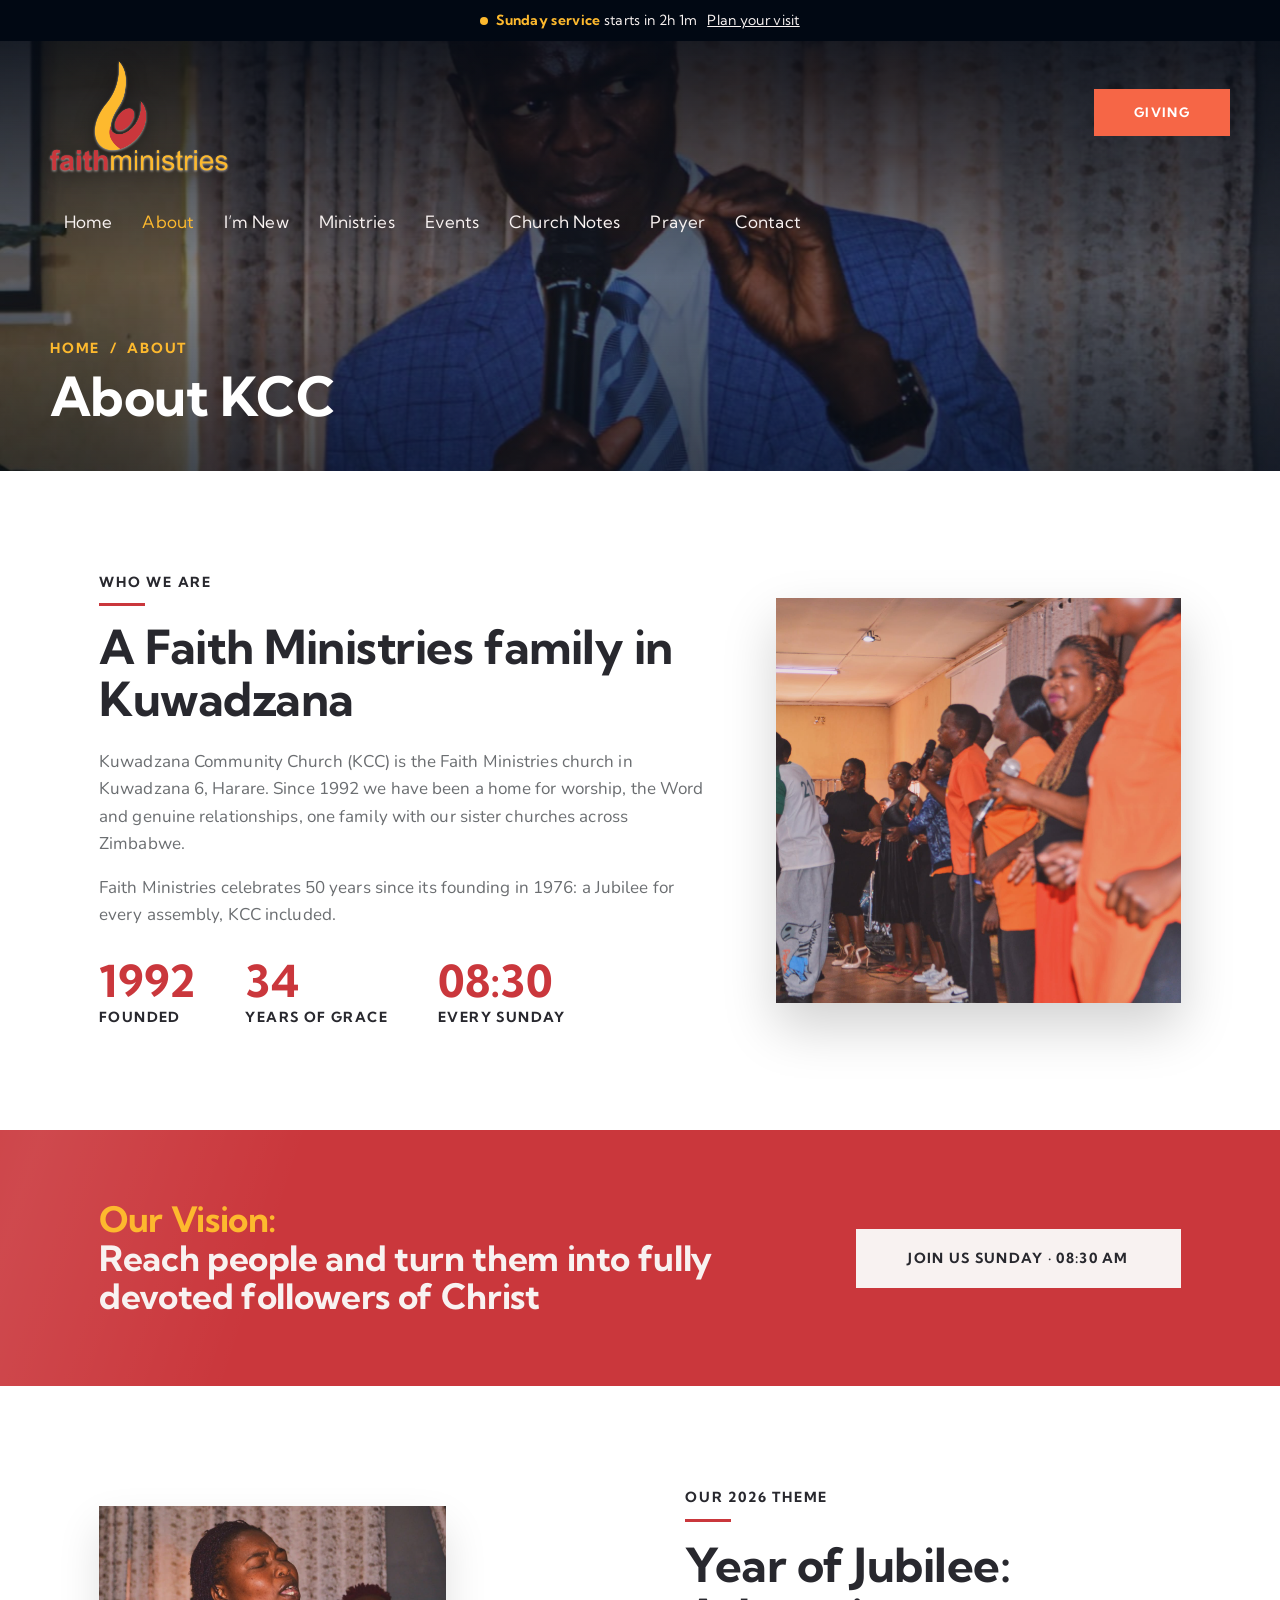
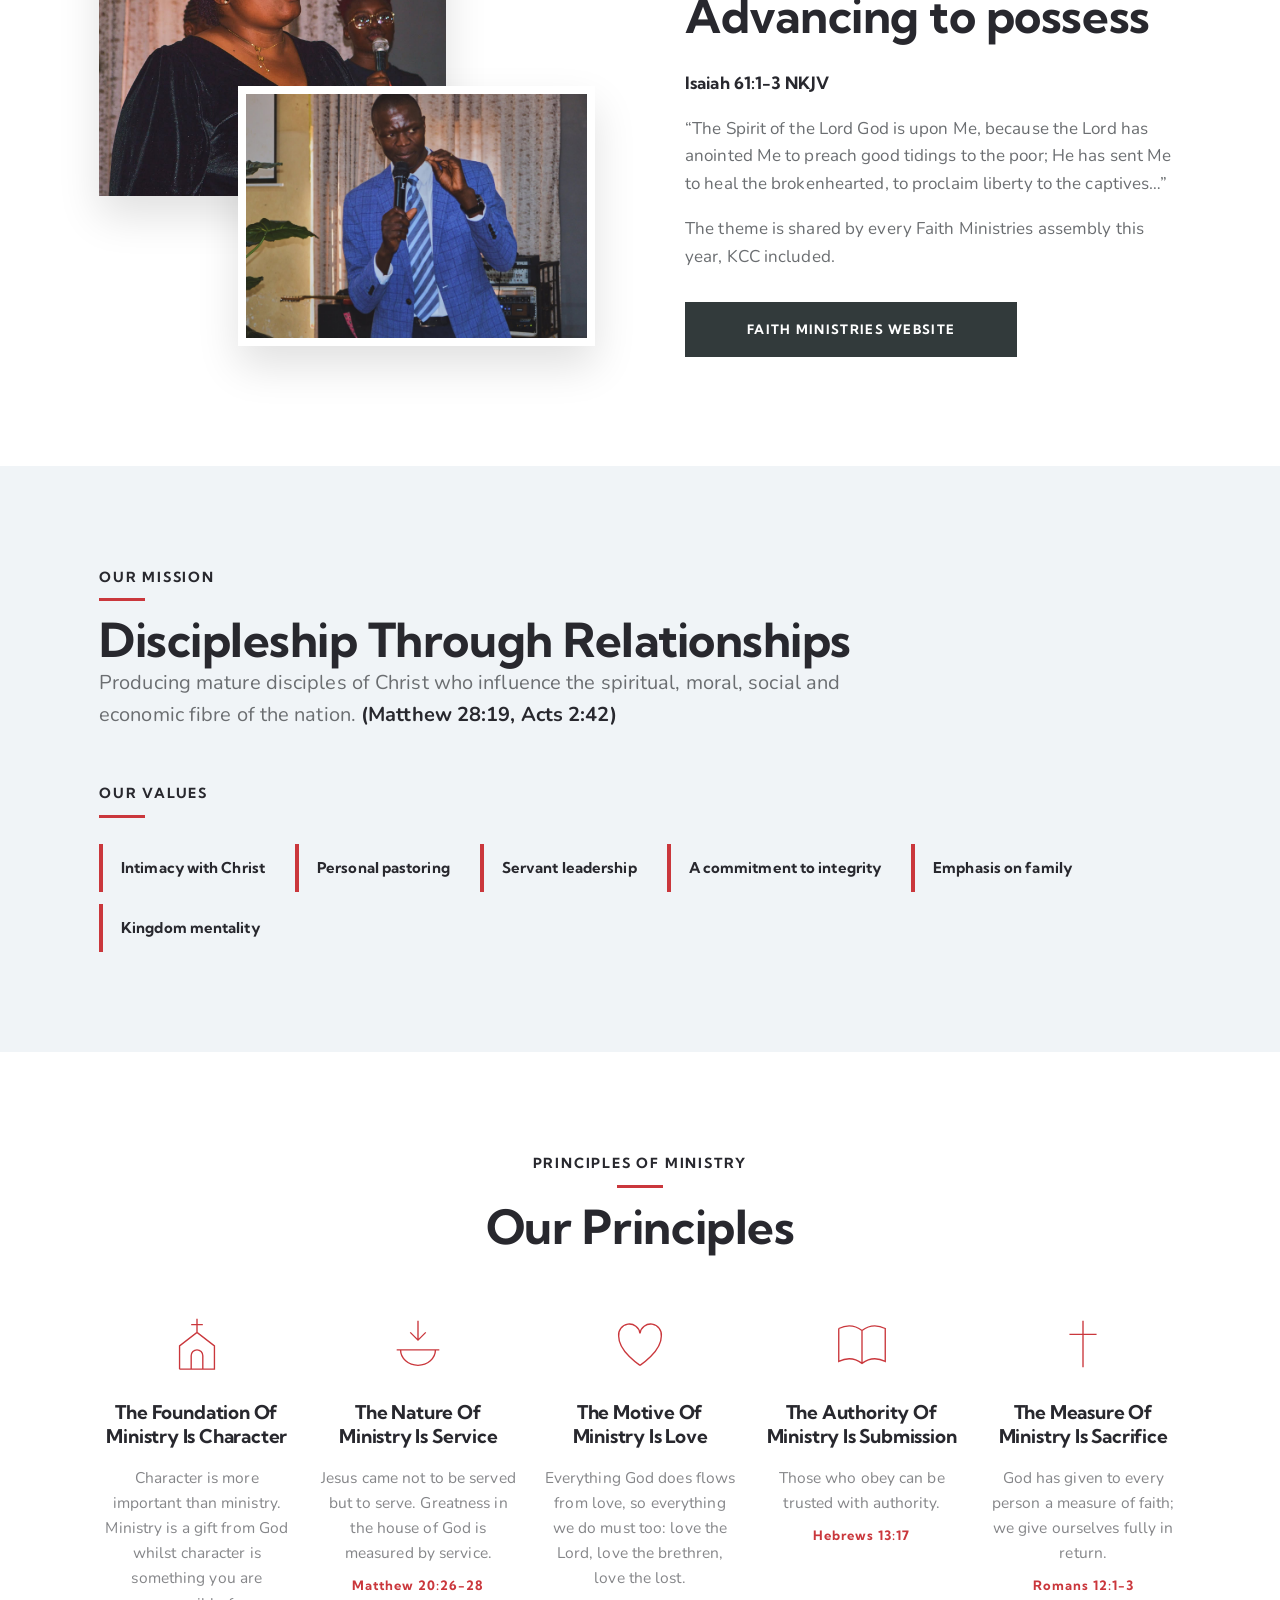
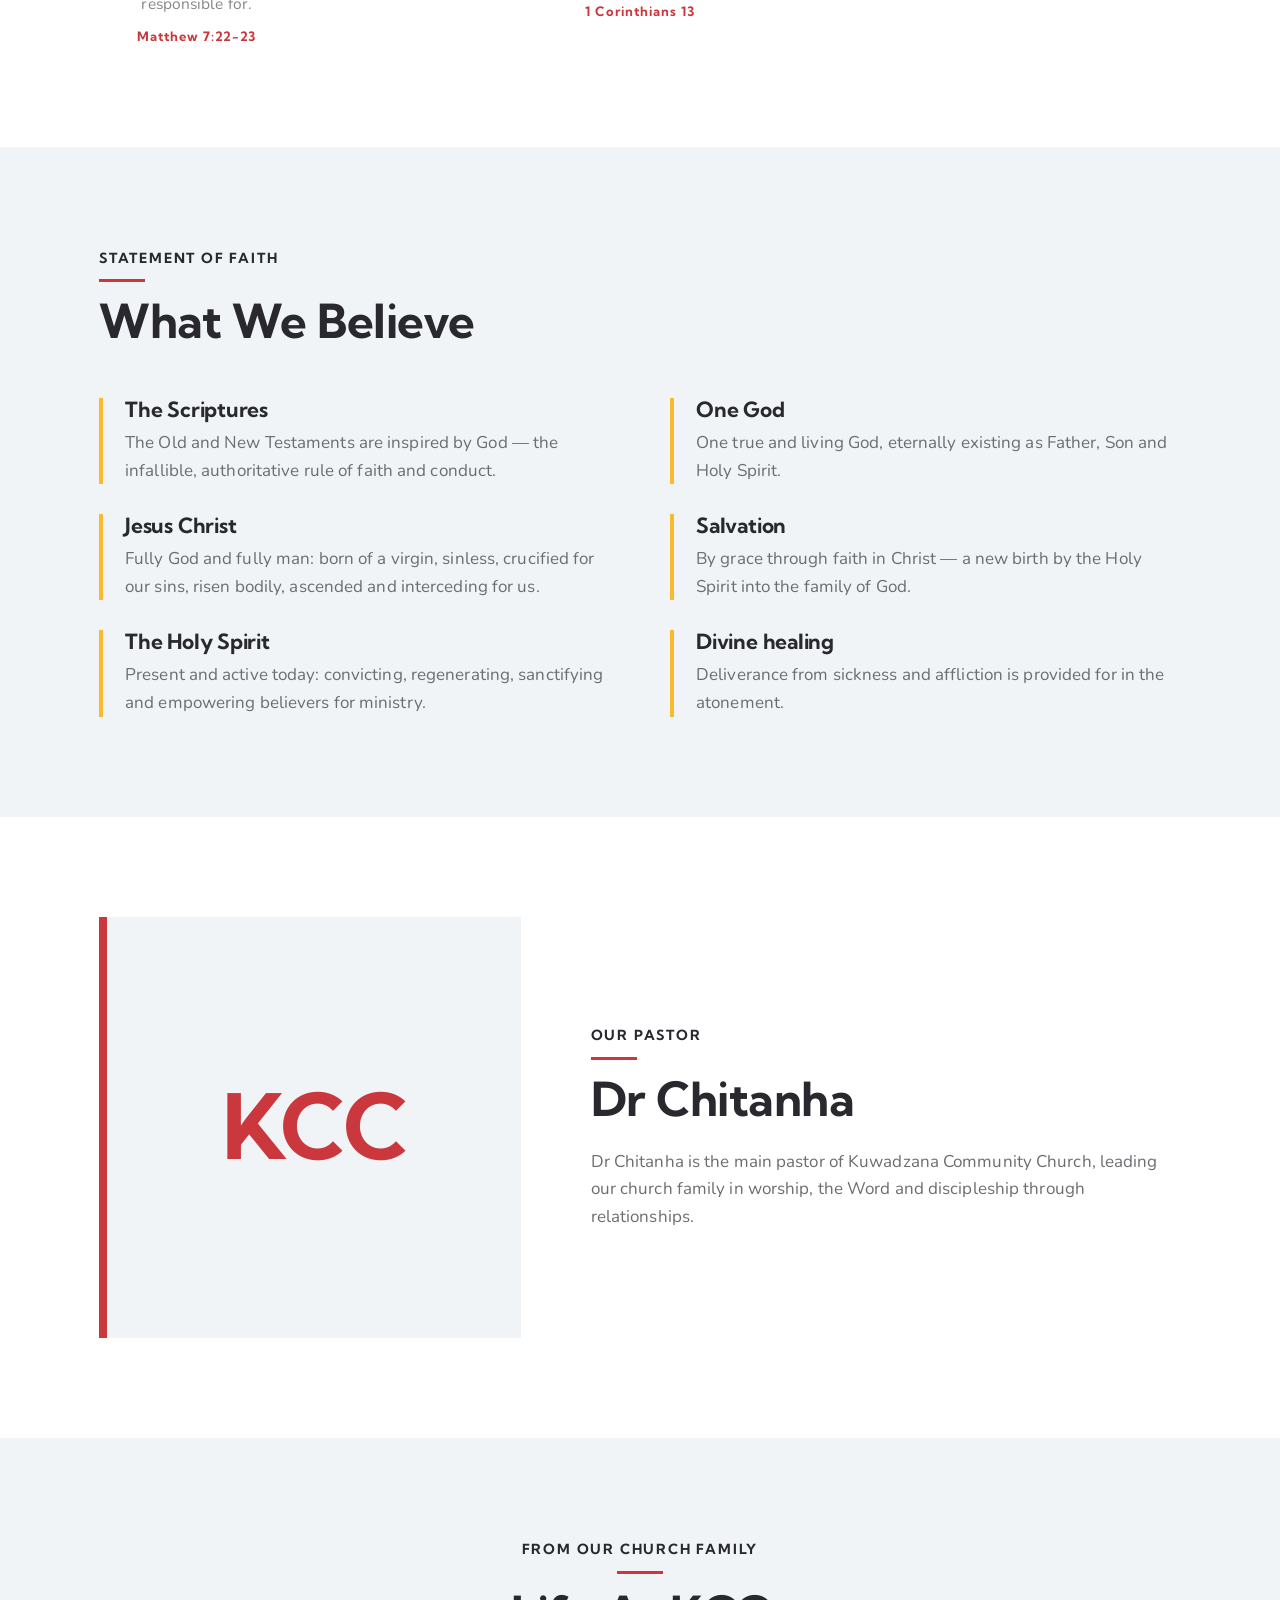
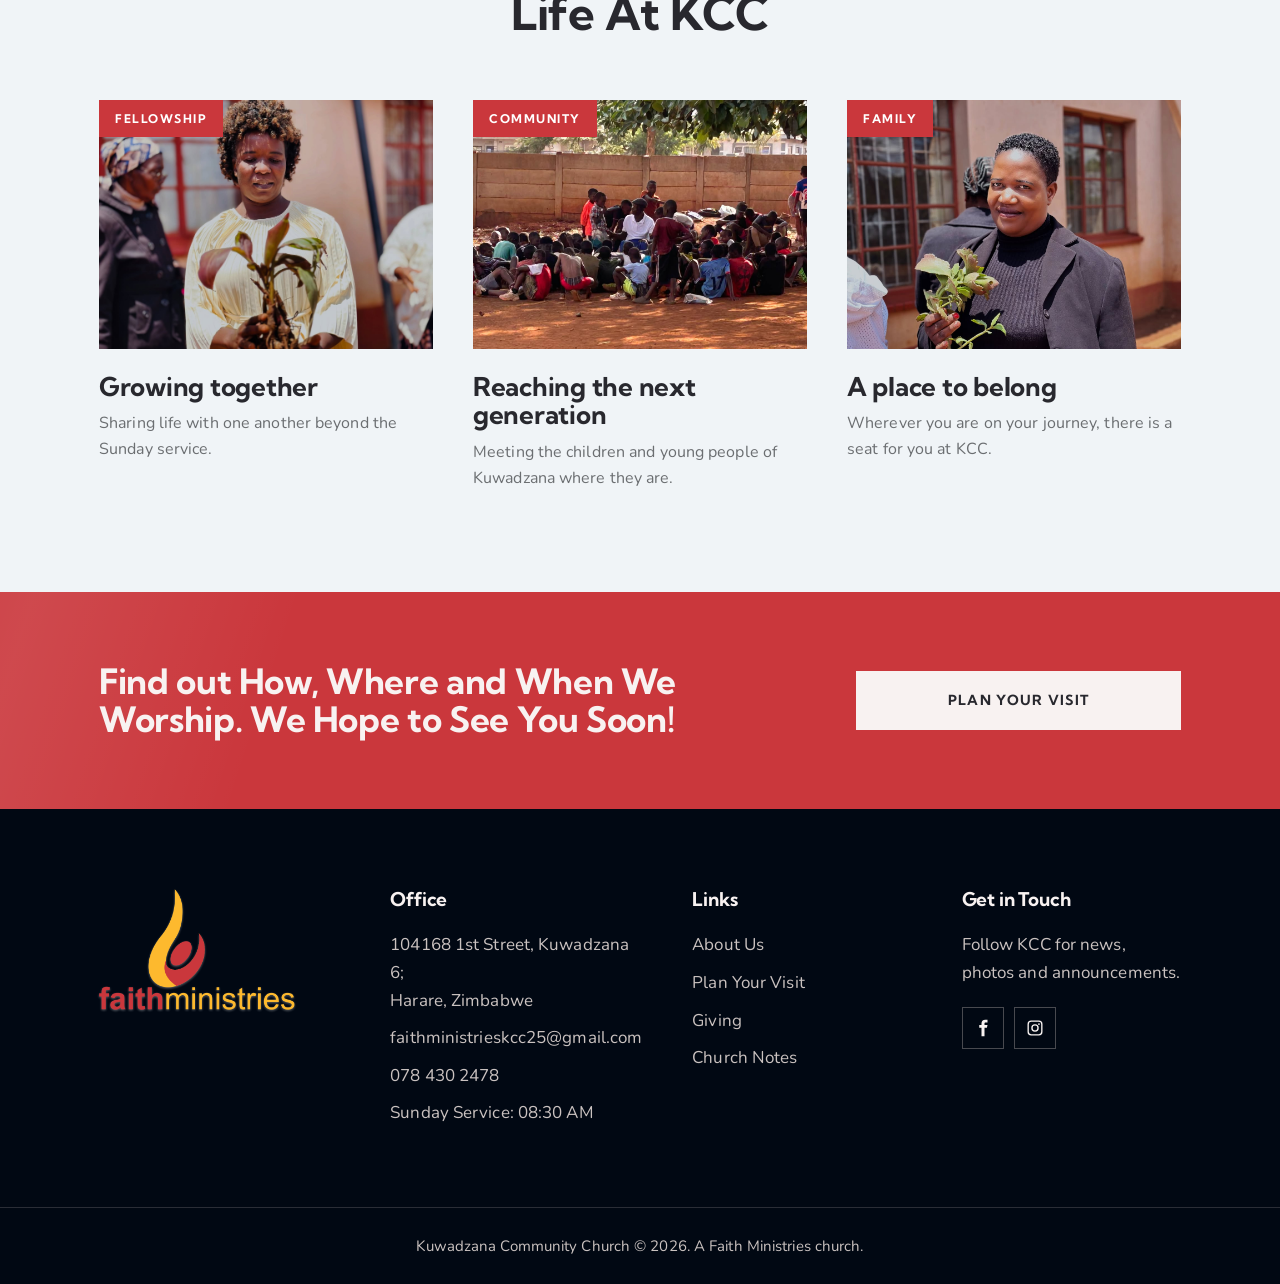
==== commit 69602370: "Put principles on one row; remove Faith Ministries, BCC and FM TV links Co-Authored-By: Claude Fable" ====
--- a/about/index.html
+++ b/about/index.html
@@ -136,12 +136,11 @@
  <div class="wrap fg">
   <div><span class="flogo"><img src="../assets/faith-ministries-logo.png" alt="Faith Ministries" loading="lazy"></span></div>
   <div><h6>Office</h6><ul><li>104168 1st Street, Kuwadzana 6;<br>Harare, Zimbabwe</li><li><a href="mailto:faithministrieskcc25@gmail.com">faithministrieskcc25@gmail.com</a></li><li><a href="tel:+263784302478">078 430 2478</a></li><li>Sunday Service: 08:30 AM</li></ul></div>
-  <div><h6>Links</h6><ul><li><a href="../about/">About Us</a></li><li><a href="../visit/">Plan Your Visit</a></li><li><a href="../give/">Giving</a></li><li><a href="../notes/">Church Notes</a></li><li><a href="https://www.youtube.com/@fmtv2053" target="_blank" rel="noopener">Faith Ministries TV</a></li><li><a href="https://faithmin.org/" target="_blank" rel="noopener">Faith Ministries Website</a></li><li><a href="https://bccfm.org/" target="_blank" rel="noopener">Borrowdale Community Church</a></li></ul></div>
+  <div><h6>Links</h6><ul><li><a href="../about/">About Us</a></li><li><a href="../visit/">Plan Your Visit</a></li><li><a href="../give/">Giving</a></li><li><a href="../notes/">Church Notes</a></li></ul></div>
   <div><h6>Get in Touch</h6><p>Follow KCC for news, photos and announcements.</p>
    <div class="social">
     <a href="https://www.facebook.com/profile.php?id=61572451777077" target="_blank" rel="noopener" aria-label="Facebook"><svg viewBox="0 0 24 24"><path d="M14 8V6c0-1 .3-1.500 1.600-1.500H18V1h-3c-3.300 0-5 2-5 5v2H7v3.500h3V23h4V11.500h3.200L18 8z"/></svg></a>
     <a href="https://www.instagram.com/kcc_faithministries" target="_blank" rel="noopener" aria-label="Instagram"><svg viewBox="0 0 24 24"><path d="M12 7a5 5 0 1 0 0 10 5 5 0 0 0 0-10zm0 8.200a3.200 3.200 0 1 1 0-6.400 3.200 3.200 0 0 1 0 6.400zM17.300 5.500a1.200 1.200 0 1 0 0 2.400 1.200 1.200 0 0 0 0-2.400zM17 2H7a5 5 0 0 0-5 5v10a5 5 0 0 0 5 5h10a5 5 0 0 0 5-5V7a5 5 0 0 0-5-5zm3.200 15a3.200 3.200 0 0 1-3.200 3.200H7A3.200 3.200 0 0 1 3.800 17V7A3.200 3.200 0 0 1 7 3.800h10A3.200 3.200 0 0 1 20.200 7z"/></svg></a>
-    <a href="https://www.youtube.com/@fmtv2053" target="_blank" rel="noopener" aria-label="YouTube"><svg viewBox="0 0 24 24"><path d="M22 8s-.2-1.500-.8-2.100c-.800-.800-1.700-.800-2.100-.900C16.200 4.800 12 4.800 12 4.800s-4.200 0-7.100.2c-.4.100-1.300.100-2.100.9C2.200 6.500 2 8 2 8s-.2 1.700-.2 3.400v1.200C1.800 14.300 2 16 2 16s.2 1.500.8 2.100c.800.800 1.800.800 2.300.9 1.600.2 6.900.2 6.900.2s4.200 0 7.100-.2c.4-.100 1.300-.100 2.100-.900.600-.600.800-2.100.800-2.100s.2-1.700.2-3.400v-1.200C22.200 9.700 22 8 22 8zM10 14.700V9.300l5.200 2.700z"/></svg></a>
    </div>
   </div>
  </div>
--- a/assets/site.css
+++ b/assets/site.css
@@ -382,3 +382,9 @@
 main dd a:hover{color:var(--red)}
 .post h5 a:hover{color:var(--red)}
 @media(max-width:1000px){header nav li{animation:none;opacity:1}}
+/* five principles on one row on wide screens */
+@media(min-width:1001px){
+ .cols5{display:grid;grid-template-columns:repeat(5,1fr);gap:26px}
+ .cols5 h4{font-size:19px}
+ .cols5 p{font-size:15.5px}
+}
